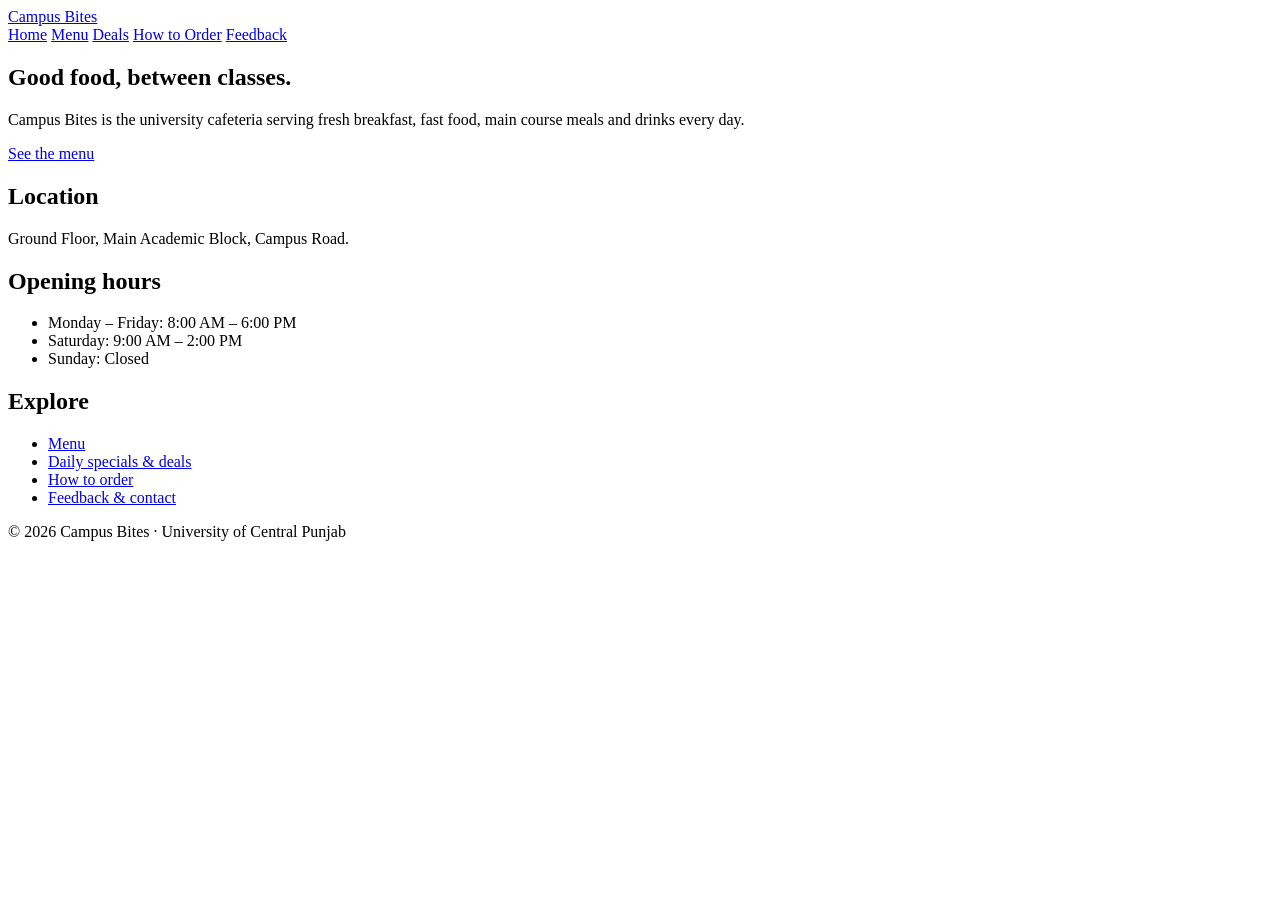
==== src/index.html @ 728e292c "Added Boiler Plate code to the project with basic styling and Navigation" ====
<!DOCTYPE html>
<html lang="en">

<head>
    <meta charset="UTF-8">
    <meta name="viewport" content="width=device-width, initial-scale=1.0">
    <title>Home | Campus Bites</title>
    <link rel="stylesheet" href="../styles/style.css">
</head>

<body>

    <header class="site-header">
        <div class="container header-inner">
            <a class="brand" href="index.html">Campus Bites</a>
            <nav class="main-nav" aria-label="Main navigation">
                <a href="index.html" class="active" aria-current="page">Home</a>
                <a href="menu.html">Menu</a>
                <a href="deals.html">Deals</a>
                <a href="order.html">How to Order</a>
                <a href="feedback.html">Feedback</a>
            </nav>
        </div>
    </header>

    <main class="container">
        <!-- ===== HOME PAGE (Team Lead) ===== -->
        <section class="hero">
            <h1>Good food, between classes.</h1>
            <p>Campus Bites is the university cafeteria serving fresh breakfast, fast food, main course meals and drinks
                every day.</p>
            <a class="btn" href="menu.html">See the menu</a>
        </section>

        <section class="grid">
            <article class="card">
                <h2>Location</h2>
                <p>Ground Floor, Main Academic Block, Campus Road.</p>
            </article>
            <article class="card">
                <h2>Opening hours</h2>
                <ul class="plain">
                    <li>Monday – Friday: 8:00 AM – 6:00 PM</li>
                    <li>Saturday: 9:00 AM – 2:00 PM</li>
                    <li>Sunday: Closed</li>
                </ul>
            </article>
            <article class="card">
                <h2>Explore</h2>
                <ul class="plain">
                    <li><a href="menu.html">Menu</a></li>
                    <li><a href="deals.html">Daily specials &amp; deals</a></li>
                    <li><a href="order.html">How to order</a></li>
                    <li><a href="feedback.html">Feedback &amp; contact</a></li>
                </ul>
            </article>
        </section>
    </main>

    <footer class="site-footer">
        <div class="container">
            <p>&copy; 2026 Campus Bites &middot; University of Central Punjab</p>
        </div>
    </footer>

</body>

</html>
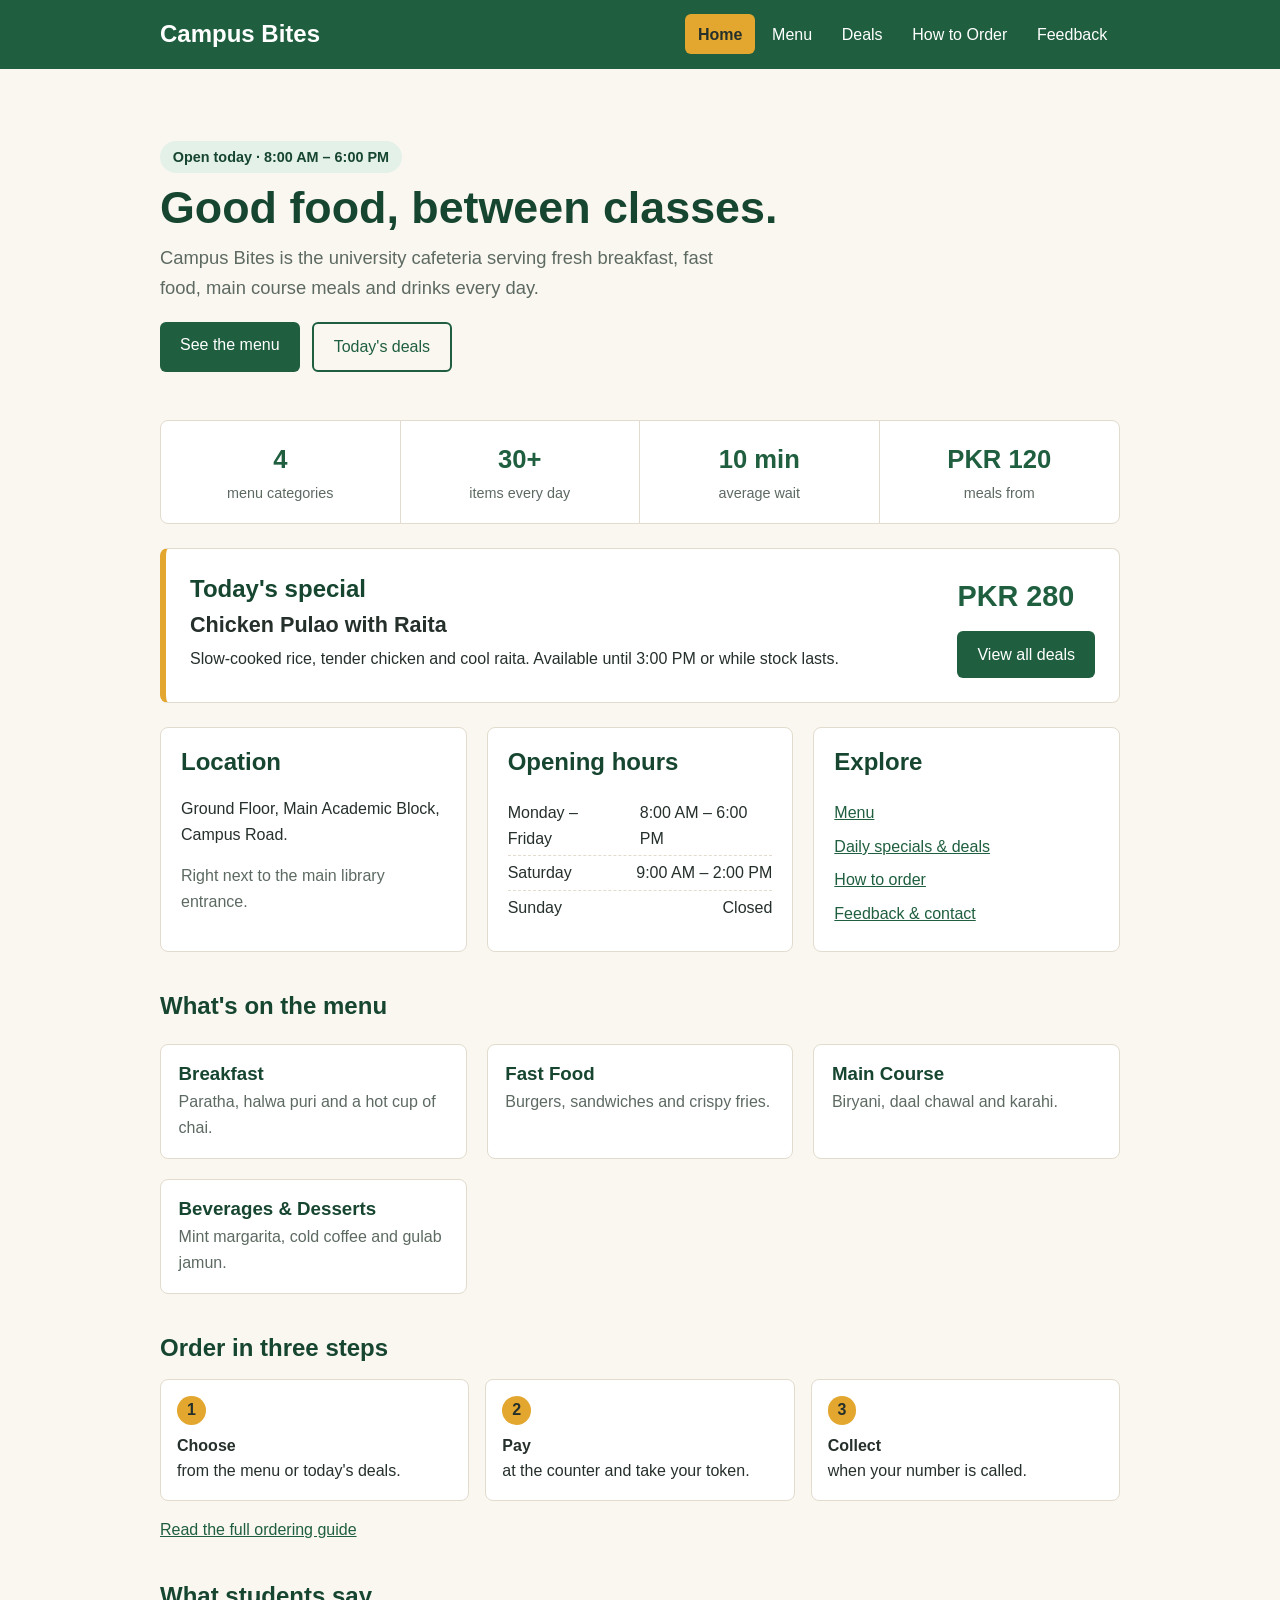
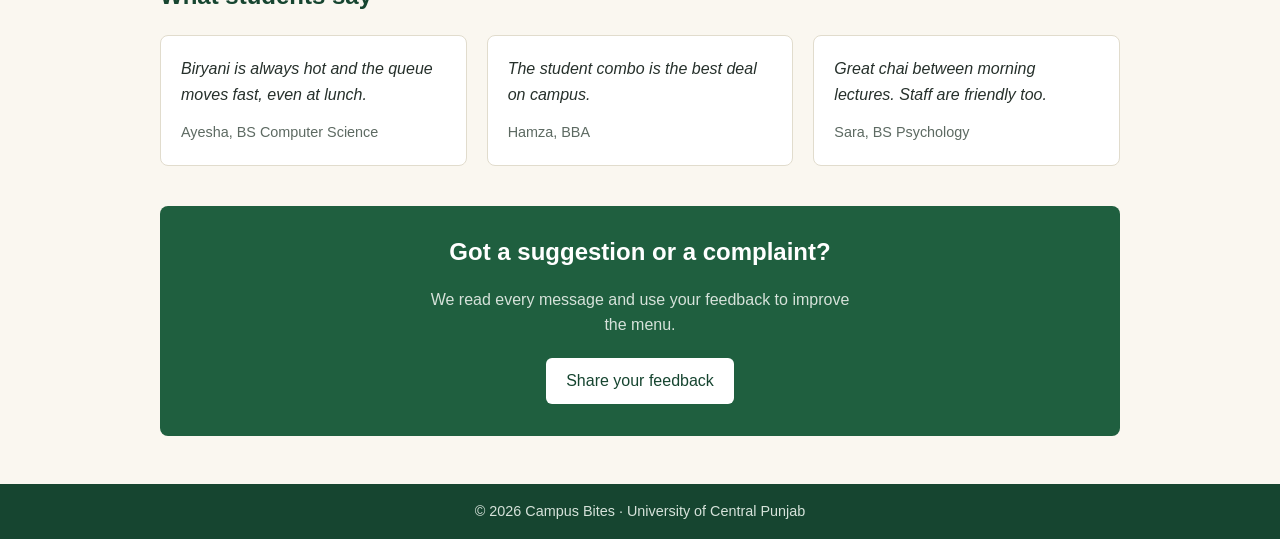
==== commit b2d075dc: "Updated Index page and Style sheet has been modified too, which will cause a conflict" ====
--- a/src/index.html
+++ b/src/index.html
@@ -4,6 +4,8 @@
 <head>
     <meta charset="UTF-8">
     <meta name="viewport" content="width=device-width, initial-scale=1.0">
+    <meta name="description"
+        content="Campus Bites – the university cafeteria. Fresh breakfast, fast food, main course meals and drinks every day.">
     <title>Home | Campus Bites</title>
     <link rel="stylesheet" href="../styles/style.css">
 </head>
@@ -25,24 +27,53 @@
 
     <main class="container">
         <!-- ===== HOME PAGE (Team Lead) ===== -->
+
+        <!-- Hero -->
         <section class="hero">
+            <p class="hero-badge">Open today &middot; 8:00 AM – 6:00 PM</p>
             <h1>Good food, between classes.</h1>
-            <p>Campus Bites is the university cafeteria serving fresh breakfast, fast food, main course meals and drinks
-                every day.</p>
-            <a class="btn" href="menu.html">See the menu</a>
+            <p class="hero-text">Campus Bites is the university cafeteria serving fresh breakfast, fast food, main
+                course meals and drinks every day.</p>
+            <div class="hero-actions">
+                <a class="btn" href="menu.html">See the menu</a>
+                <a class="btn btn-outline" href="deals.html">Today's deals</a>
+            </div>
         </section>
 
+        <!-- Quick facts -->
+        <section class="stats" aria-label="Campus Bites at a glance">
+            <div class="stat"><strong>4</strong><span>menu categories</span></div>
+            <div class="stat"><strong>30+</strong><span>items every day</span></div>
+            <div class="stat"><strong>10 min</strong><span>average wait</span></div>
+            <div class="stat"><strong>PKR 120</strong><span>meals from</span></div>
+        </section>
+
+        <!-- Today's special -->
+        <section class="special">
+            <div>
+                <h2>Today's special</h2>
+                <p class="special-name">Chicken Pulao with Raita</p>
+                <p>Slow-cooked rice, tender chicken and cool raita. Available until 3:00 PM or while stock lasts.</p>
+            </div>
+            <div class="special-price">
+                <span class="price">PKR 280</span>
+                <a class="btn" href="deals.html">View all deals</a>
+            </div>
+        </section>
+
+        <!-- Info cards -->
         <section class="grid">
             <article class="card">
                 <h2>Location</h2>
                 <p>Ground Floor, Main Academic Block, Campus Road.</p>
+                <p class="muted">Right next to the main library entrance.</p>
             </article>
             <article class="card">
                 <h2>Opening hours</h2>
-                <ul class="plain">
-                    <li>Monday – Friday: 8:00 AM – 6:00 PM</li>
-                    <li>Saturday: 9:00 AM – 2:00 PM</li>
-                    <li>Sunday: Closed</li>
+                <ul class="plain hours">
+                    <li><span>Monday – Friday</span><span>8:00 AM – 6:00 PM</span></li>
+                    <li><span>Saturday</span><span>9:00 AM – 2:00 PM</span></li>
+                    <li><span>Sunday</span><span>Closed</span></li>
                 </ul>
             </article>
             <article class="card">
@@ -55,6 +86,66 @@
                 </ul>
             </article>
         </section>
+
+        <!-- Menu categories -->
+        <section>
+            <h2 class="section-title">What's on the menu</h2>
+            <div class="grid">
+                <a class="category" href="menu.html">
+                    <h3>Breakfast</h3>
+                    <p>Paratha, halwa puri and a hot cup of chai.</p>
+                </a>
+                <a class="category" href="menu.html">
+                    <h3>Fast Food</h3>
+                    <p>Burgers, sandwiches and crispy fries.</p>
+                </a>
+                <a class="category" href="menu.html">
+                    <h3>Main Course</h3>
+                    <p>Biryani, daal chawal and karahi.</p>
+                </a>
+                <a class="category" href="menu.html">
+                    <h3>Beverages &amp; Desserts</h3>
+                    <p>Mint margarita, cold coffee and gulab jamun.</p>
+                </a>
+            </div>
+        </section>
+
+        <!-- How it works -->
+        <section>
+            <h2 class="section-title">Order in three steps</h2>
+            <ol class="mini-steps">
+                <li><strong>Choose</strong> from the menu or today's deals.</li>
+                <li><strong>Pay</strong> at the counter and take your token.</li>
+                <li><strong>Collect</strong> when your number is called.</li>
+            </ol>
+            <p><a href="order.html">Read the full ordering guide</a></p>
+        </section>
+
+        <!-- Student voices -->
+        <section>
+            <h2 class="section-title">What students say</h2>
+            <div class="grid">
+                <blockquote class="quote">
+                    <p>Biryani is always hot and the queue moves fast, even at lunch.</p>
+                    <cite>Ayesha, BS Computer Science</cite>
+                </blockquote>
+                <blockquote class="quote">
+                    <p>The student combo is the best deal on campus.</p>
+                    <cite>Hamza, BBA</cite>
+                </blockquote>
+                <blockquote class="quote">
+                    <p>Great chai between morning lectures. Staff are friendly too.</p>
+                    <cite>Sara, BS Psychology</cite>
+                </blockquote>
+            </div>
+        </section>
+
+        <!-- Call to action -->
+        <section class="cta">
+            <h2>Got a suggestion or a complaint?</h2>
+            <p>We read every message and use your feedback to improve the menu.</p>
+            <a class="btn btn-light" href="feedback.html">Share your feedback</a>
+        </section>
     </main>
 
     <footer class="site-footer">
--- a/styles/style.css
+++ b/styles/style.css
@@ -0,0 +1,586 @@
+/* =========================================================
+   Campus Bites – shared stylesheet
+   Team Lead owns BASE. Each member adds rules ONLY inside
+   their own section and keeps their @media query there.
+   ========================================================= */
+
+/* ===== BASE (Team Lead) ===== */
+:root {
+    --green: #1f5f3f;
+    --green-dark: #164530;
+    --mustard: #e3a72f;
+    --cream: #faf7f0;
+    --ink: #26302b;
+    --muted: #5d6a62;
+    --line: #e1dccd;
+    --white: #ffffff;
+}
+
+* {
+    box-sizing: border-box;
+}
+
+body {
+    margin: 0;
+    font-family: "Segoe UI", Tahoma, Arial, sans-serif;
+    line-height: 1.6;
+    color: var(--ink);
+    background: var(--cream);
+}
+
+.container {
+    width: 100%;
+    max-width: 1000px;
+    margin: 0 auto;
+    padding: 0 1.25rem;
+}
+
+main.container {
+    padding-top: 2rem;
+    padding-bottom: 3rem;
+    min-height: 70vh;
+}
+
+a {
+    color: var(--green);
+}
+
+a:focus-visible,
+button:focus-visible,
+input:focus-visible,
+textarea:focus-visible {
+    outline: 3px solid var(--mustard);
+    outline-offset: 2px;
+}
+
+h1,
+h2,
+h3 {
+    line-height: 1.2;
+    color: var(--green-dark);
+}
+
+.page-title {
+    margin-top: 0;
+}
+
+.lead {
+    color: var(--muted);
+    font-size: 1.1rem;
+}
+
+/* Header + navigation */
+.site-header {
+    background: var(--green);
+    color: var(--white);
+}
+
+.header-inner {
+    display: flex;
+    align-items: center;
+    justify-content: space-between;
+    flex-wrap: wrap;
+    gap: .5rem 1.5rem;
+    padding-top: .9rem;
+    padding-bottom: .9rem;
+}
+
+.brand {
+    color: var(--white);
+    font-size: 1.5rem;
+    font-weight: 700;
+    text-decoration: none;
+}
+
+.main-nav {
+    display: flex;
+    flex-wrap: wrap;
+    gap: .25rem;
+}
+
+.main-nav a {
+    color: var(--white);
+    text-decoration: none;
+    padding: .45rem .8rem;
+    border-radius: 6px;
+}
+
+.main-nav a:hover {
+    background: var(--green-dark);
+}
+
+.main-nav a.active {
+    background: var(--mustard);
+    color: var(--ink);
+    font-weight: 600;
+}
+
+/* Footer */
+.site-footer {
+    background: var(--green-dark);
+    color: #d6e2da;
+    text-align: center;
+    padding: 1rem 0;
+    font-size: .9rem;
+}
+
+.site-footer p {
+    margin: 0;
+}
+
+/* Cards, grid, buttons, lists */
+.grid {
+    display: grid;
+    grid-template-columns: repeat(auto-fit, minmax(260px, 1fr));
+    gap: 1.25rem;
+    margin: 1.5rem 0;
+}
+
+.card {
+    background: var(--white);
+    border: 1px solid var(--line);
+    border-radius: 8px;
+    padding: 1.25rem;
+}
+
+.card h2,
+.card h3 {
+    margin-top: 0;
+}
+
+.card.highlight {
+    border-left: 6px solid var(--mustard);
+}
+
+.btn {
+    display: inline-block;
+    background: var(--green);
+    color: var(--white);
+    border: 0;
+    border-radius: 6px;
+    padding: .65rem 1.25rem;
+    font-size: 1rem;
+    text-decoration: none;
+    cursor: pointer;
+}
+
+.btn:hover {
+    background: var(--green-dark);
+}
+
+ul.plain {
+    list-style: none;
+    margin: 0;
+    padding: 0;
+}
+
+ul.plain li {
+    padding: .25rem 0;
+}
+
+.price {
+    font-weight: 700;
+    color: var(--green);
+}
+
+/* Base responsive rule (Team Lead) */
+@media (max-width: 600px) {
+    .header-inner {
+        flex-direction: column;
+        align-items: flex-start;
+    }
+
+    .main-nav {
+        width: 100%;
+    }
+
+    .main-nav a {
+        flex: 1 1 45%;
+        text-align: center;
+        background: var(--green-dark);
+    }
+}
+
+
+/* ===== HOME PAGE (Team Lead) ===== */
+.hero {
+    padding: 2.5rem 0 1.5rem;
+}
+
+.hero h1 {
+    font-size: 2.8rem;
+    margin: .5rem 0;
+}
+
+.hero-text {
+    max-width: 55ch;
+    font-size: 1.15rem;
+    color: var(--muted);
+    margin: 0 0 1.25rem;
+}
+
+.hero-badge {
+    display: inline-block;
+    margin: 0;
+    padding: .3rem .8rem;
+    background: #e4f1e9;
+    color: var(--green-dark);
+    border-radius: 999px;
+    font-size: .9rem;
+    font-weight: 600;
+}
+
+.hero-actions {
+    display: flex;
+    flex-wrap: wrap;
+    gap: .75rem;
+}
+
+.btn-outline {
+    background: transparent;
+    color: var(--green);
+    border: 2px solid var(--green);
+}
+
+.btn-outline:hover {
+    background: var(--green);
+    color: var(--white);
+}
+
+.btn-light {
+    background: var(--white);
+    color: var(--green-dark);
+}
+
+.btn-light:hover {
+    background: var(--mustard);
+    color: var(--ink);
+}
+
+.stats {
+    display: grid;
+    grid-template-columns: repeat(auto-fit, minmax(150px, 1fr));
+    border: 1px solid var(--line);
+    border-radius: 8px;
+    background: var(--white);
+    margin: 1.5rem 0;
+}
+
+.stat {
+    padding: 1.1rem;
+    text-align: center;
+    border-right: 1px solid var(--line);
+}
+
+.stat:last-child {
+    border-right: 0;
+}
+
+.stat strong {
+    display: block;
+    font-size: 1.6rem;
+    color: var(--green);
+}
+
+.stat span {
+    color: var(--muted);
+    font-size: .9rem;
+}
+
+.special {
+    display: flex;
+    flex-wrap: wrap;
+    align-items: center;
+    justify-content: space-between;
+    gap: 1rem 2rem;
+    background: var(--white);
+    border: 1px solid var(--line);
+    border-left: 6px solid var(--mustard);
+    border-radius: 8px;
+    padding: 1.5rem;
+    margin: 1.5rem 0;
+}
+
+.special h2 {
+    margin: 0 0 .25rem;
+}
+
+.special p {
+    margin: .25rem 0;
+}
+
+.special-name {
+    font-size: 1.35rem;
+    font-weight: 700;
+}
+
+.special-price {
+    display: flex;
+    flex-direction: column;
+    align-items: flex-start;
+    gap: .75rem;
+}
+
+.special-price .price {
+    font-size: 1.8rem;
+}
+
+.muted {
+    color: var(--muted);
+}
+
+.hours li {
+    display: flex;
+    justify-content: space-between;
+    gap: 1rem;
+    border-bottom: 1px dashed var(--line);
+}
+
+.hours li:last-child {
+    border-bottom: 0;
+}
+
+.section-title {
+    margin: 2.5rem 0 0;
+}
+
+.category {
+    display: block;
+    background: var(--white);
+    border: 1px solid var(--line);
+    border-radius: 8px;
+    padding: 1.1rem;
+    text-decoration: none;
+    color: var(--ink);
+}
+
+.category h3 {
+    margin: 0 0 .25rem;
+}
+
+.category p {
+    margin: 0;
+    color: var(--muted);
+}
+
+.category:hover {
+    border-color: var(--green);
+    background: #f1f7f3;
+}
+
+.mini-steps {
+    counter-reset: s;
+    list-style: none;
+    padding: 0;
+    margin: 1rem 0;
+    display: grid;
+    grid-template-columns: repeat(auto-fit, minmax(220px, 1fr));
+    gap: 1rem;
+}
+
+.mini-steps li {
+    counter-increment: s;
+    background: var(--white);
+    border: 1px solid var(--line);
+    border-radius: 8px;
+    padding: 1rem;
+}
+
+.mini-steps li::before {
+    content: counter(s);
+    display: inline-flex;
+    align-items: center;
+    justify-content: center;
+    width: 1.8rem;
+    height: 1.8rem;
+    margin-bottom: .5rem;
+    border-radius: 50%;
+    background: var(--mustard);
+    color: var(--ink);
+    font-weight: 700;
+}
+
+.mini-steps strong {
+    display: block;
+}
+
+.quote {
+    margin: 0;
+    background: var(--white);
+    border: 1px solid var(--line);
+    border-radius: 8px;
+    padding: 1.25rem;
+}
+
+.quote p {
+    margin: 0 0 .75rem;
+    font-style: italic;
+}
+
+.quote cite {
+    color: var(--muted);
+    font-size: .9rem;
+    font-style: normal;
+}
+
+.cta {
+    background: var(--green);
+    color: var(--white);
+    border-radius: 8px;
+    padding: 2rem;
+    margin-top: 2.5rem;
+    text-align: center;
+}
+
+.cta h2 {
+    color: var(--white);
+    margin-top: 0;
+}
+
+.cta p {
+    margin: 0 auto 1.25rem;
+    max-width: 50ch;
+    color: #d6e2da;
+}
+
+@media (max-width: 600px) {
+    .hero h1 {
+        font-size: 1.9rem;
+    }
+
+    .stat {
+        border-right: 0;
+        border-bottom: 1px solid var(--line);
+    }
+
+    .stat:last-child {
+        border-bottom: 0;
+    }
+
+    .hero-actions .btn {
+        width: 100%;
+        text-align: center;
+    }
+
+    .special {
+        padding: 1.1rem;
+    }
+
+    .cta {
+        padding: 1.5rem 1rem;
+    }
+}
+
+
+/* ===== MENU PAGE (Member 1) ===== */
+.price-list {
+    list-style: none;
+    margin: 0;
+    padding: 0;
+}
+
+.price-list li {
+    display: flex;
+    justify-content: space-between;
+    gap: 1rem;
+    padding: .5rem 0;
+    border-bottom: 1px dashed var(--line);
+}
+
+.price-list li:last-child {
+    border-bottom: 0;
+}
+
+.price-list li span:last-child {
+    font-weight: 600;
+    white-space: nowrap;
+}
+
+@media (max-width: 600px) {
+    .price-list li {
+        font-size: .95rem;
+    }
+}
+
+
+/* ===== DEALS PAGE (Member 2) ===== */
+.card .price {
+    font-size: 1.25rem;
+    margin: .5rem 0 0;
+}
+
+@media (max-width: 600px) {
+    .card.highlight {
+        border-left-width: 4px;
+    }
+}
+
+
+/* ===== ORDER PAGE (Member 3) ===== */
+.steps {
+    counter-reset: step;
+    list-style: none;
+    padding: 0;
+    margin: 1.5rem 0;
+}
+
+.steps li {
+    counter-increment: step;
+    position: relative;
+    background: var(--white);
+    border: 1px solid var(--line);
+    border-radius: 8px;
+    padding: 1rem 1rem 1rem 3.5rem;
+    margin-bottom: .75rem;
+}
+
+.steps li::before {
+    content: counter(step);
+    position: absolute;
+    left: 1rem;
+    top: 50%;
+    transform: translateY(-50%);
+    width: 1.9rem;
+    height: 1.9rem;
+    border-radius: 50%;
+    background: var(--mustard);
+    color: var(--ink);
+    font-weight: 700;
+    display: flex;
+    align-items: center;
+    justify-content: center;
+}
+
+@media (max-width: 600px) {
+    .steps li {
+        padding-left: 3rem;
+    }
+}
+
+
+/* ===== FEEDBACK PAGE (Member 4) ===== */
+.feedback-form label {
+    display: block;
+    margin: .75rem 0 .25rem;
+    font-weight: 600;
+}
+
+.feedback-form input,
+.feedback-form textarea {
+    width: 100%;
+    padding: .6rem;
+    font: inherit;
+    border: 1px solid var(--line);
+    border-radius: 6px;
+    background: var(--cream);
+}
+
+.feedback-form button {
+    margin-top: 1rem;
+}
+
+@media (max-width: 600px) {
+    .feedback-form button {
+        width: 100%;
+    }
+}
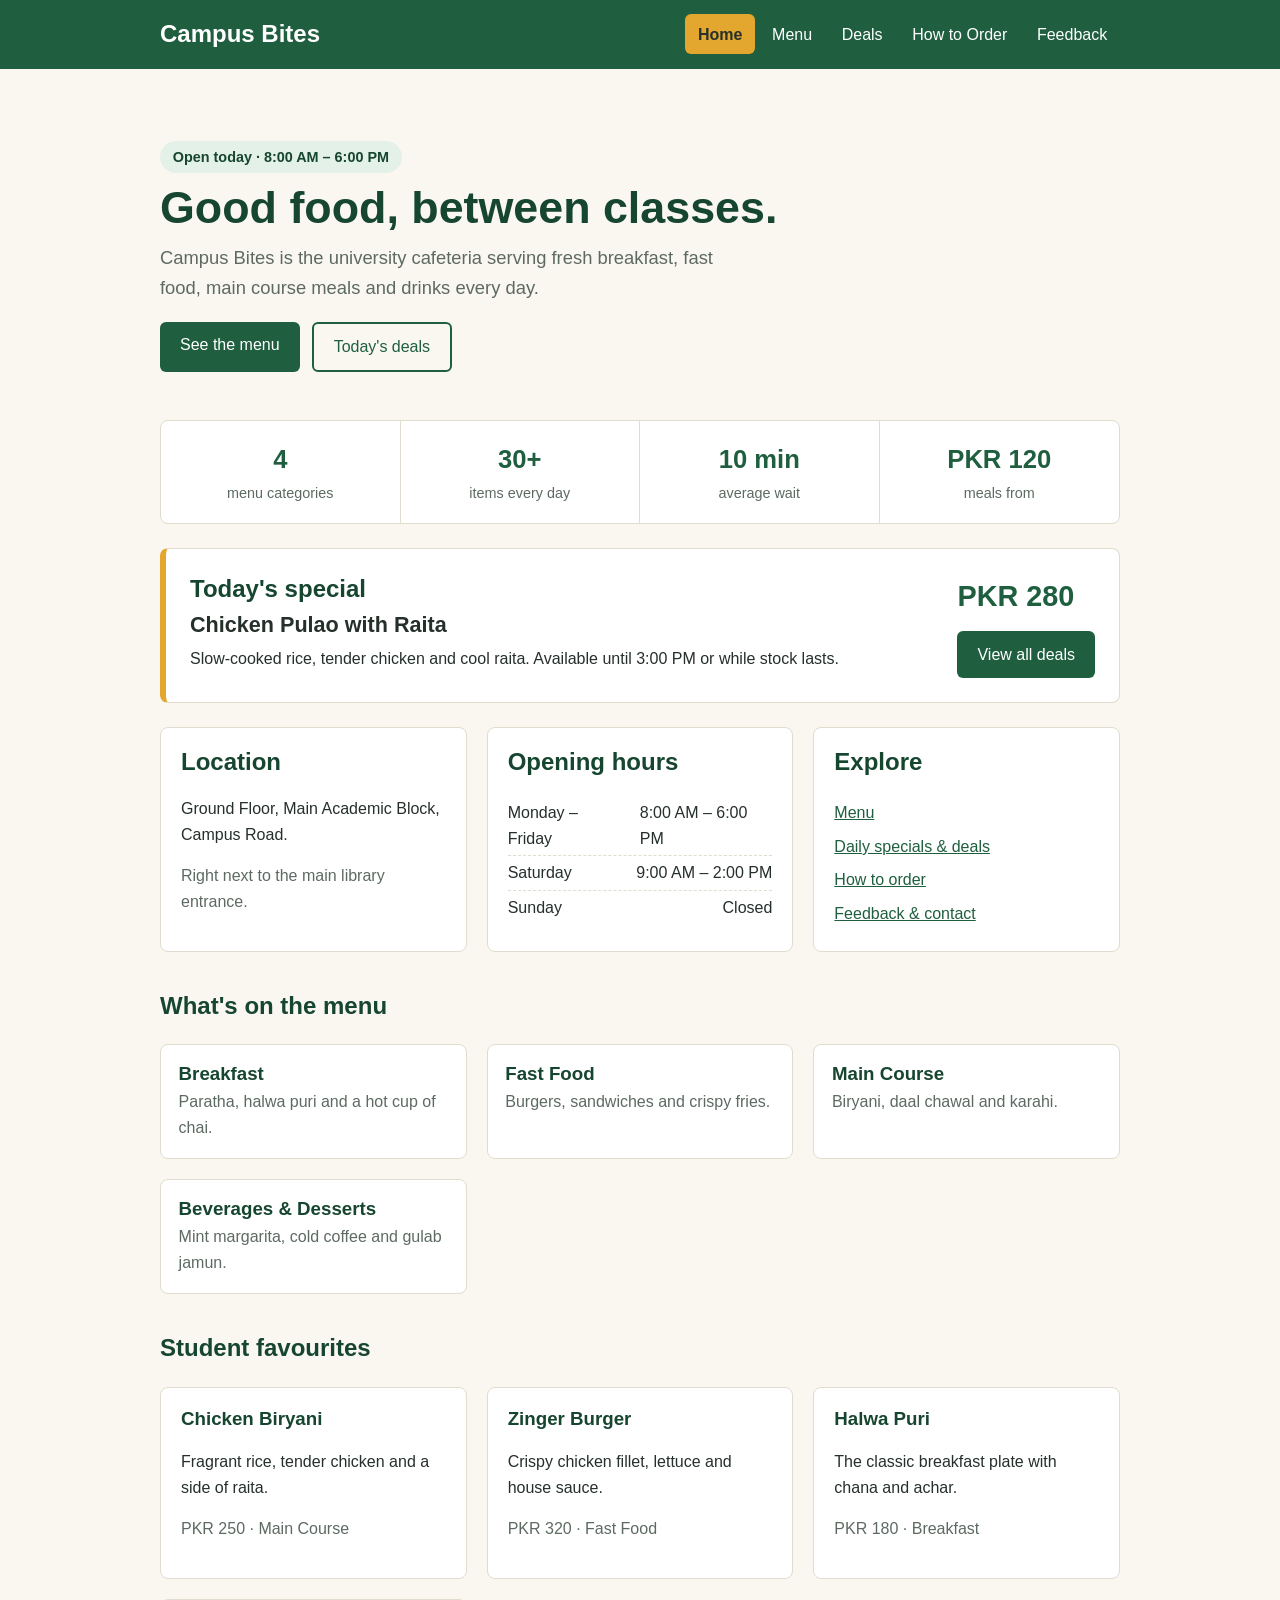
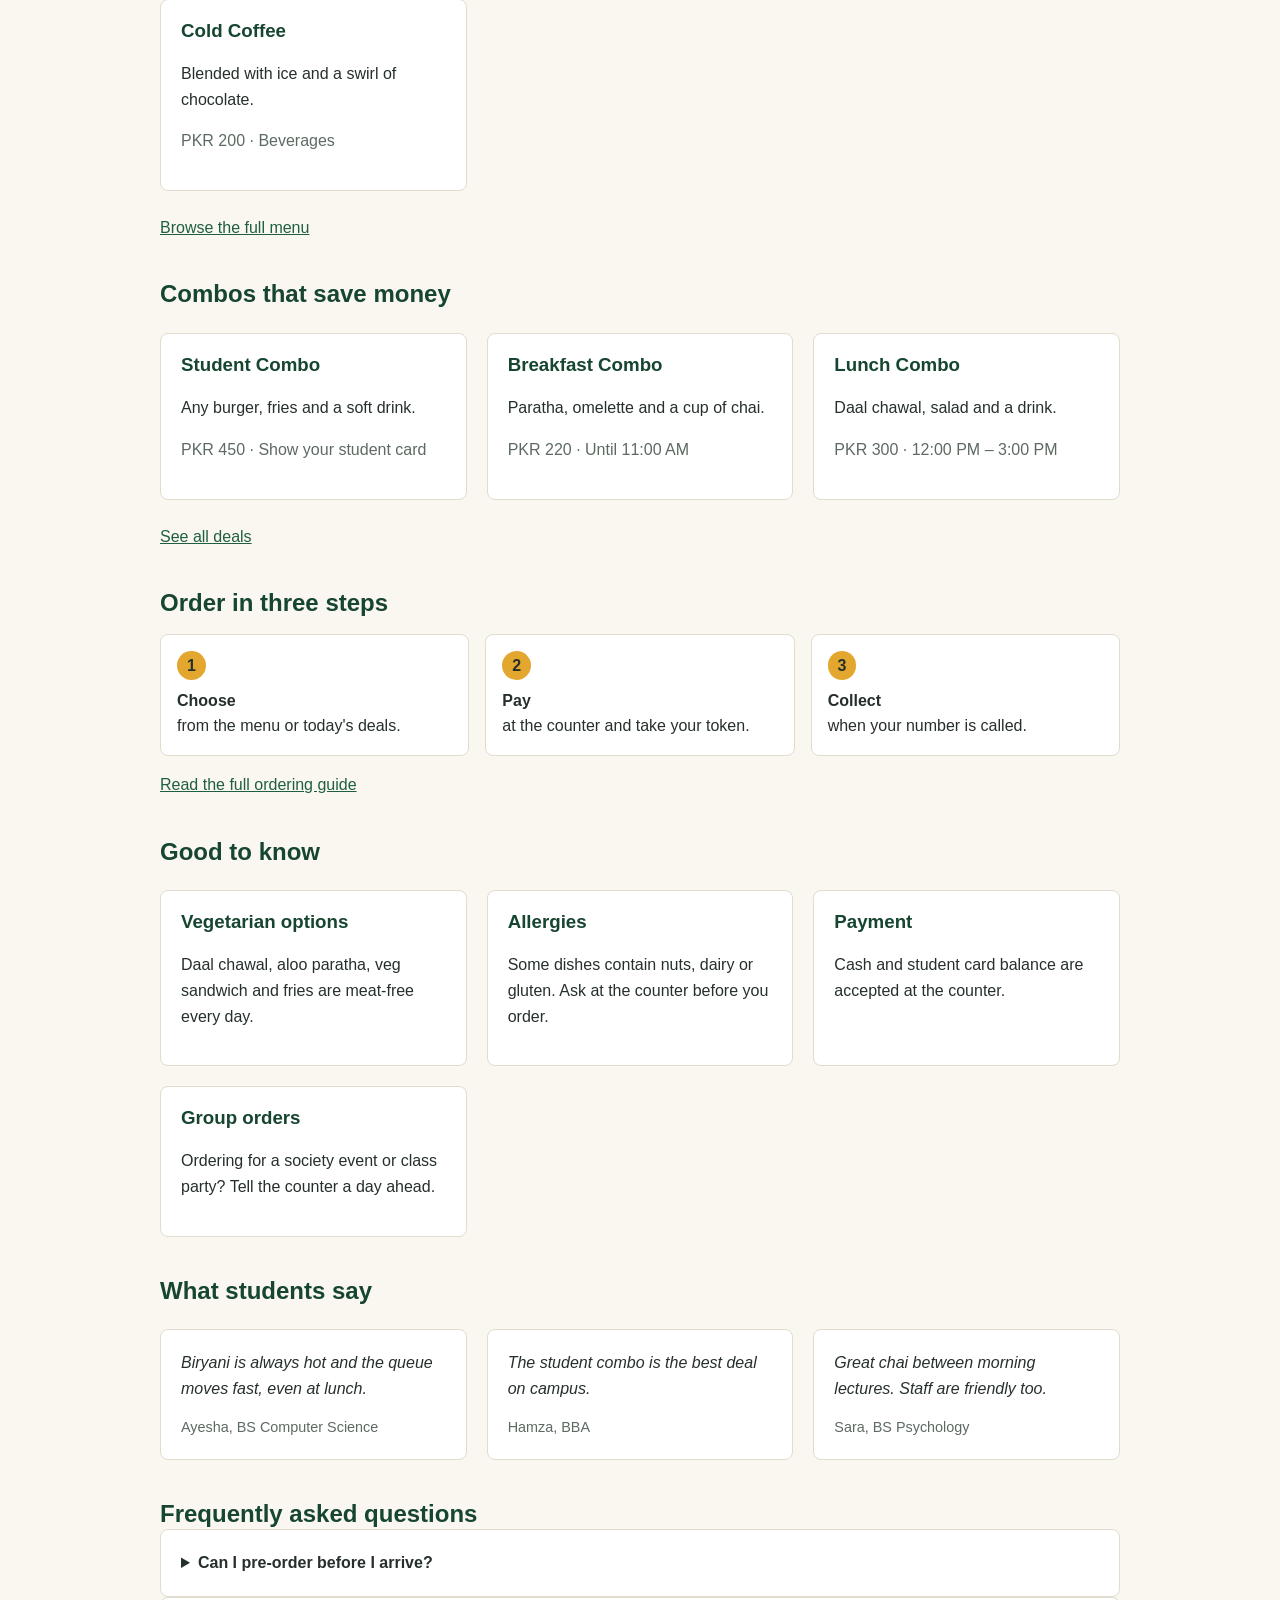
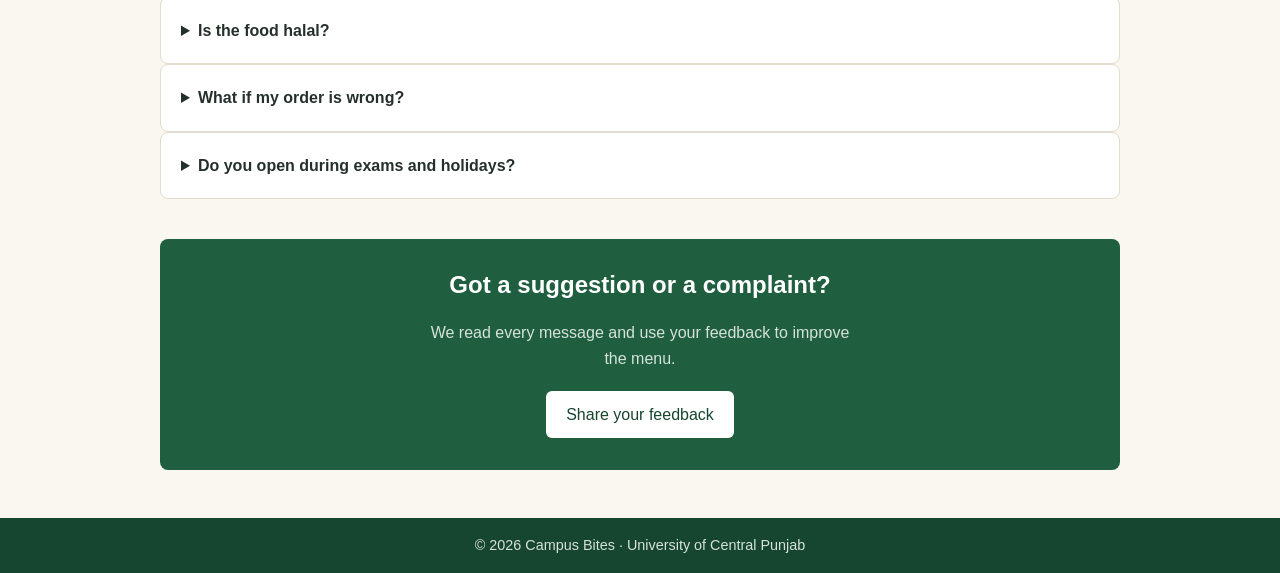
==== commit dbdb3d73: "Releasing production ready code after updates in index file!" ====
--- a/src/index.html
+++ b/src/index.html
@@ -110,6 +110,57 @@
             </div>
         </section>
 
+        <!-- Popular items -->
+        <section>
+            <h2 class="section-title">Student favourites</h2>
+            <div class="grid">
+                <article class="card">
+                    <h3>Chicken Biryani</h3>
+                    <p>Fragrant rice, tender chicken and a side of raita.</p>
+                    <p class="muted">PKR 250 &middot; Main Course</p>
+                </article>
+                <article class="card">
+                    <h3>Zinger Burger</h3>
+                    <p>Crispy chicken fillet, lettuce and house sauce.</p>
+                    <p class="muted">PKR 320 &middot; Fast Food</p>
+                </article>
+                <article class="card">
+                    <h3>Halwa Puri</h3>
+                    <p>The classic breakfast plate with chana and achar.</p>
+                    <p class="muted">PKR 180 &middot; Breakfast</p>
+                </article>
+                <article class="card">
+                    <h3>Cold Coffee</h3>
+                    <p>Blended with ice and a swirl of chocolate.</p>
+                    <p class="muted">PKR 200 &middot; Beverages</p>
+                </article>
+            </div>
+            <p><a href="menu.html">Browse the full menu</a></p>
+        </section>
+
+        <!-- Combos -->
+        <section>
+            <h2 class="section-title">Combos that save money</h2>
+            <div class="grid">
+                <article class="card">
+                    <h3>Student Combo</h3>
+                    <p>Any burger, fries and a soft drink.</p>
+                    <p class="muted">PKR 450 &middot; Show your student card</p>
+                </article>
+                <article class="card">
+                    <h3>Breakfast Combo</h3>
+                    <p>Paratha, omelette and a cup of chai.</p>
+                    <p class="muted">PKR 220 &middot; Until 11:00 AM</p>
+                </article>
+                <article class="card">
+                    <h3>Lunch Combo</h3>
+                    <p>Daal chawal, salad and a drink.</p>
+                    <p class="muted">PKR 300 &middot; 12:00 PM &ndash; 3:00 PM</p>
+                </article>
+            </div>
+            <p><a href="deals.html">See all deals</a></p>
+        </section>
+
         <!-- How it works -->
         <section>
             <h2 class="section-title">Order in three steps</h2>
@@ -119,6 +170,29 @@
                 <li><strong>Collect</strong> when your number is called.</li>
             </ol>
             <p><a href="order.html">Read the full ordering guide</a></p>
+        </section>
+
+        <!-- Good to know -->
+        <section>
+            <h2 class="section-title">Good to know</h2>
+            <div class="grid">
+                <article class="card">
+                    <h3>Vegetarian options</h3>
+                    <p>Daal chawal, aloo paratha, veg sandwich and fries are meat-free every day.</p>
+                </article>
+                <article class="card">
+                    <h3>Allergies</h3>
+                    <p>Some dishes contain nuts, dairy or gluten. Ask at the counter before you order.</p>
+                </article>
+                <article class="card">
+                    <h3>Payment</h3>
+                    <p>Cash and student card balance are accepted at the counter.</p>
+                </article>
+                <article class="card">
+                    <h3>Group orders</h3>
+                    <p>Ordering for a society event or class party? Tell the counter a day ahead.</p>
+                </article>
+            </div>
         </section>
 
         <!-- Student voices -->
@@ -140,6 +214,29 @@
             </div>
         </section>
 
+        <!-- FAQ -->
+        <section>
+            <h2 class="section-title">Frequently asked questions</h2>
+            <details class="card">
+                <summary><strong>Can I pre-order before I arrive?</strong></summary>
+                <p>Not yet. Place your order at the counter and you will get a token number. Most orders are ready in
+                    about 10 minutes.</p>
+            </details>
+            <details class="card">
+                <summary><strong>Is the food halal?</strong></summary>
+                <p>Yes. All meat served at Campus Bites is halal.</p>
+            </details>
+            <details class="card">
+                <summary><strong>What if my order is wrong?</strong></summary>
+                <p>Tell the staff at the counter with your token and we will fix it. You can also send a message on the
+                    <a href="feedback.html">feedback page</a>.</p>
+            </details>
+            <details class="card">
+                <summary><strong>Do you open during exams and holidays?</strong></summary>
+                <p>Hours can change during exam weeks and university holidays. Any change is posted at the counter.</p>
+            </details>
+        </section>
+
         <!-- Call to action -->
         <section class="cta">
             <h2>Got a suggestion or a complaint?</h2>
--- a/styles/style.css
+++ b/styles/style.css
@@ -579,6 +579,99 @@
     margin-top: 1rem;
 }
 
+/* Feedback Page – Additional UI/UX */
+
+.feedback-hero {
+    padding: 1rem 0 .5rem;
+}
+
+.feedback-hero .page-title {
+    margin-bottom: .5rem;
+}
+
+.feedback-hero .lead {
+    max-width: 650px;
+}
+
+.feedback-layout {
+    align-items: start;
+}
+
+.contact-card {
+    background: var(--white);
+    border-top: 5px solid var(--green);
+}
+
+.contact-card > p {
+    color: var(--muted);
+    margin-bottom: 1.5rem;
+}
+
+.contact-item {
+    display: flex;
+    align-items: flex-start;
+    gap: .9rem;
+    padding: 1rem 0;
+    border-bottom: 1px solid var(--line);
+}
+
+.contact-icon {
+    display: flex;
+    align-items: center;
+    justify-content: center;
+    min-width: 42px;
+    height: 42px;
+    border-radius: 50%;
+    background: var(--cream);
+    color: var(--green);
+    font-size: 1.25rem;
+    font-weight: 700;
+}
+
+.contact-item h3 {
+    margin: 0 0 .2rem;
+    font-size: 1rem;
+}
+
+.contact-item p {
+    margin: 0;
+    color: var(--muted);
+    overflow-wrap: anywhere;
+}
+
+.contact-message {
+    margin-top: 1.5rem;
+    padding: 1rem;
+    border-left: 4px solid var(--mustard);
+    border-radius: 6px;
+    background: var(--cream);
+}
+
+.contact-message h3 {
+    margin: 0 0 .4rem;
+}
+
+.contact-message p {
+    margin: 0;
+    color: var(--muted);
+}
+
+@media (max-width: 600px) {
+    .feedback-hero {
+        padding-top: .5rem;
+    }
+
+    .contact-card,
+    .feedback-card {
+        padding: 1rem;
+    }
+
+    .contact-item {
+        gap: .7rem;
+    }
+}
+
+
 @media (max-width: 600px) {
     .feedback-form button {
         width: 100%;
